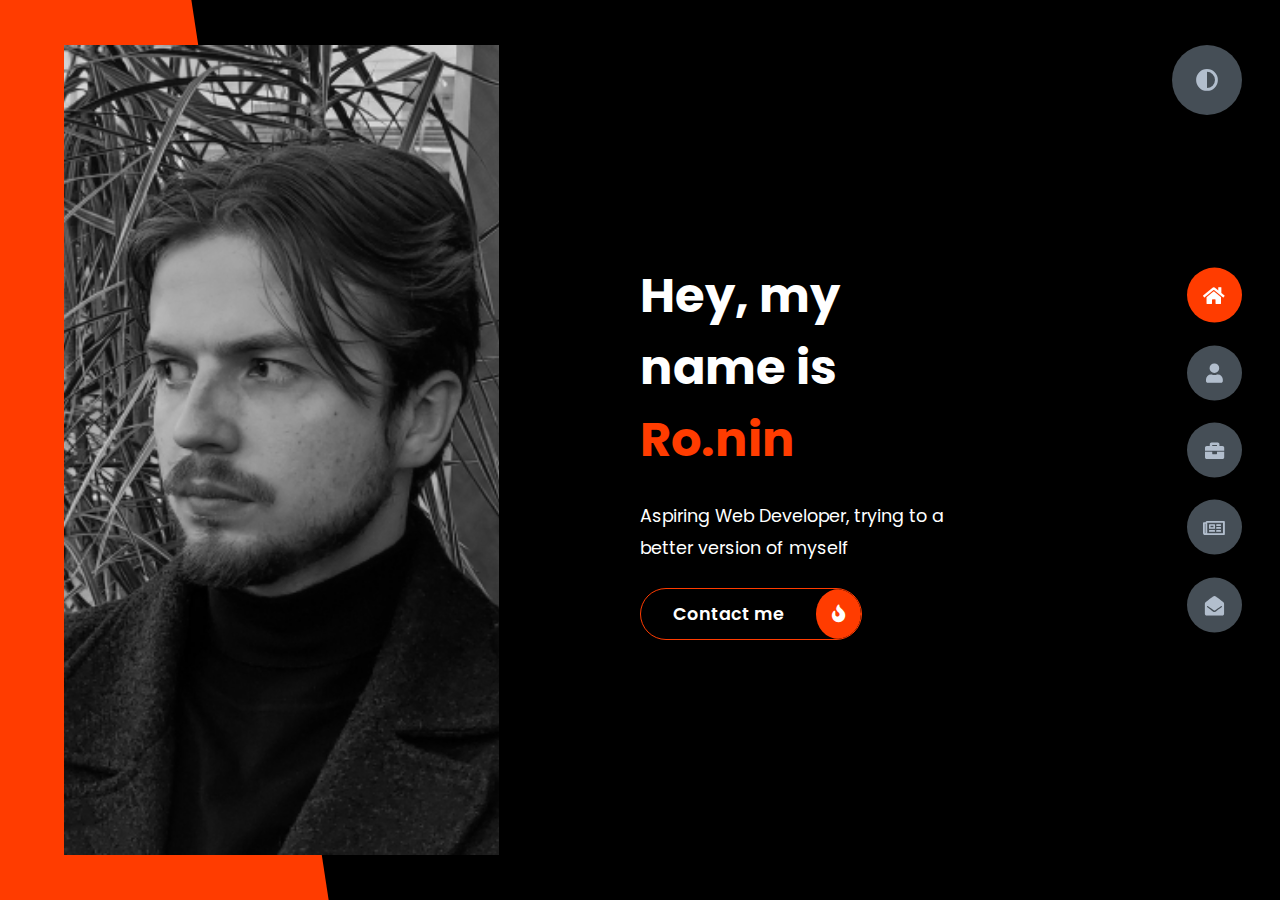
==== Website/index.html @ 2202a654 "Nice" ====
<!DOCTYPE html>
<html lang="en">
  <head>
    <meta charset="UTF-8" />
    <meta http-equiv="X-UA-Compatible" content="IE=edge" />
    <meta name="viewport" content="width=device-width, initial-scale=1.0" />
    <title>Shingen</title>
    <!--!Favicon Code-->
    <link
      rel="shortcut icon"
      type="image/png"
      href="img/favicon-takeda red.png"
    />
    <!--!Favicon Code End-->
    <link rel="stylesheet" href="styles/styles.css" />
    <link rel="preconnect" href="https://fonts.googleapis.com" />
    <link rel="preconnect" href="https://fonts.gstatic.com" crossorigin />
    <link
      rel="stylesheet"
      href="https://cdnjs.cloudflare.com/ajax/libs/font-awesome/5.15.4/css/all.min.css"
      integrity="sha512-1ycn6IcaQQ40/MKBW2W4Rhis/DbILU74C1vSrLJxCq57o941Ym01SwNsOMqvEBFlcgUa6xLiPY/NS5R+E6ztJQ=="
      crossorigin="anonymous"
      referrerpolicy="no-referrer"
    />
    <link
      href="https://fonts.googleapis.com/css2?family=Poppins:wght@400;500;600;700;800&display=swap"
      rel="stylesheet"
    />
  </head>
  <body class="main-content">
    <header class="container header active" id="home">
      <div class="header-content">
        <div class="left-header">
          <div class="h-shape"></div>
          <div class="image">
            <img src="img/Bruh1.jpg" alt="Extremely Handsome Guy, Sheesh" />
          </div>
        </div>
        <div class="right-header">
          <h1 class="name">Hey, my name is <span>Ro.nin</span></h1>
          <p>Aspiring Web Developer, trying to a better version of myself</p>
          <div class="btn-con">
            <a href="https://t.me/Takedasen" class="main-btn" target="_blank">
              <span class="btn-text">Contact me</span>
              <span class="btn-icon"><i class="fa solid fa-fire"></i></span>
            </a>
          </div>
        </div>
      </div>
    </header>
    <main>
      <section class="container about" id="about">
        <div class="main-title">
          <h2>About<span>Me</span></h2>
        </div>
        <div class="about-container">
          <div class="left-about">
            <h4>About</h4>
            <p>I Stole This</p>
            <div class="btn-con">
              <a
                href="https://bruno-simon.com/"
                target="_blank"
                class="main-btn"
              >
                <span class="btn-text">CV</span>
                <span class="btn-icon"><i class="fas fa-download"></i></span>
              </a>
            </div>
          </div>
          <div class="right-about">
            <div class="about-item">
              <div class="abt-text">
                <p class="large-text">3+</p>
                <p class="small-text">
                  Projects <br />
                  Completed
                </p>
              </div>
            </div>
            <div class="about-item">
              <div class="abt-text">
                <p class="large-text">27</p>
                <p class="small-text">
                  Years of <br />
                  Experience
                </p>
              </div>
            </div>
            <div class="about-item">
              <div class="abt-text">
                <p class="large-text">0</p>
                <p class="small-text">
                  Happy <br />
                  Clients
                </p>
              </div>
            </div>
            <div class="about-item">
              <div class="abt-text">
                <p class="large-text">2</p>
                <p class="small-text">
                  Customer <br />
                  Reviews
                </p>
              </div>
            </div>
          </div>
        </div>
        <div class="about-stats">
          <h4 class="stat-title">My Skills</h4>
          <div class="progress-bars">
            <div class="progress-bar">
              <p class="prog-title">HTML</p>
              <div class="progress-con">
                <p class="prog-text">30%</p>
                <div class="progress">
                  <span class="html"></span>
                </div>
              </div>
            </div>
            <div class="progress-bar">
              <p class="prog-title">CSS</p>
              <div class="progress-con">
                <p class="prog-text">20%</p>
                <div class="progress">
                  <span class="css"></span>
                </div>
              </div>
            </div>
            <div class="progress-bar">
              <p class="prog-title">Javascript</p>
              <div class="progress-con">
                <p class="prog-text">5%</p>
                <div class="progress">
                  <span class="js"></span>
                </div>
              </div>
            </div>
            <div class="progress-bar">
              <p class="prog-title">ReactJS</p>
              <div class="progress-con">
                <p class="prog-text">0%</p>
                <div class="progress">
                  <span class="react"></span>
                </div>
              </div>
            </div>
            <div class="progress-bar">
              <p class="prog-title">NodeJS</p>
              <div class="progress-con">
                <p class="prog-text">0%</p>
                <div class="progress">
                  <span class="node"></span>
                </div>
              </div>
            </div>
            <div class="progress-bar">
              <p class="prog-title">Python</p>
              <div class="progress-con">
                <p class="prog-text">5%</p>
                <div class="progress">
                  <span class="python"></span>
                </div>
              </div>
            </div>
          </div>
        </div>
        <h4 class="stat-title">Timeline</h4>
        <div class="timeline">
          <div class="timeline-item">
            <div class="tl-icon">
              <i class="fas fa-briefcase"></i>
            </div>
            <p class="tl-duration">2010 - present</p>
            <h5>Web Developer<span> - Microsoft</span></h5>
            <p>Created Microsoft Website</p>
          </div>
          <div class="timeline-item">
            <div class="tl-icon">
              <i class="fas fa-briefcase"></i>
            </div>
            <p class="tl-duration">2008 - 2011</p>
            <h5>Software Engineer<span> - Google</span></h5>
            <p>I basically created Google</p>
          </div>
          <div class="timeline-item">
            <div class="tl-icon">
              <i class="fas fa-briefcase"></i>
            </div>
            <p class="tl-duration">2016 - 2017</p>
            <h5>HTML/CSS/JAVASCRIPT PROGRAMMER<span> - Big PP Tech</span></h5>
            <p>
              Created a possibility for the short kings to rise up from the
              ashes
            </p>
          </div>
          <div class="timeline-item">
            <div class="tl-icon">
              <i class="fas fa-briefcase"></i>
            </div>
            <p class="tl-duration">2009 - 2013</p>
            <h5>Business Degree<span> - Sussex University</span></h5>
            <p>Big dick Business man</p>
          </div>
          <div class="timeline-item">
            <div class="tl-icon">
              <i class="fas fa-briefcase"></i>
            </div>
            <p class="tl-duration">2013 - 2016</p>
            <h5>Computer Science<span> - Brokie University</span></h5>
            <p>Big dick energy from this university</p>
          </div>
          <div class="timeline-item">
            <div class="tl-icon">
              <i class="fas fa-briefcase"></i>
            </div>
            <p class="tl-duration">2017 - present</p>
            <h5>3d Animation<span> - Brighton University</span></h5>
            <p>Animation from Pixar</p>
          </div>
        </div>
      </section>
      <section class="container" id="portfolio">
        <div class="main-title">
          <h2>My <span>Portfolio</span></h2>
        </div>
        <p class="port-text">Here is some of my work that I've done already.</p>
        <div class="portfolios">
          <div class="portfolio-item">
            <div class="image">
              <img src="img/Takeda1.png" alt="Bruhmoment" />
            </div>
            <div class="hover-items">
              <h3>Project Source</h3>
              <div class="icons">
                <a href="#" class="icon">
                  <i class="fab fa-github"></i>
                </a>
                <a href="#" class="icon">
                  <i class="fab fa-behance"></i>
                </a>
                <a href="#" class="icon">
                  <i class="fab fa-youtube"></i>
                </a>
              </div>
            </div>
          </div>
          <div class="portfolio-item">
            <div class="image">
              <img src="img/Takeda1.png" alt="Bruhmoment" />
            </div>
            <div class="hover-items">
              <h3>Project</h3>
              <div class="icons">
                <a href="#" class="icon">
                  <i class="fab fa-github"></i>
                </a>
                <a href="#" class="icon">
                  <i class="fab fa-behance"></i>
                </a>
                <a href="#" class="icon">
                  <i class="fab fa-youtube"></i>
                </a>
              </div>
            </div>
          </div>
          <div class="portfolio-item">
            <div class="image">
              <img src="img/Takeda1.png" alt="Bruhmoment" />
            </div>
            <div class="hover-items">
              <h3>Project Source</h3>
              <div class="icons">
                <a href="#" class="icon">
                  <i class="fab fa-github"></i>
                </a>
                <a href="#" class="icon">
                  <i class="fab fa-behance"></i>
                </a>
                <a href="#" class="icon">
                  <i class="fab fa-youtube"></i>
                </a>
              </div>
            </div>
          </div>
          <div class="portfolio-item">
            <div class="image">
              <img src="img/Takeda1.png" alt="Bruhmoment" />
            </div>
            <div class="hover-items">
              <h3>Project Source</h3>
              <div class="icons">
                <a href="#" class="icon">
                  <i class="fab fa-github"></i>
                </a>
                <a href="#" class="icon">
                  <i class="fab fa-behance"></i>
                </a>
                <a href="#" class="icon">
                  <i class="fab fa-youtube"></i>
                </a>
              </div>
            </div>
          </div>
          <div class="portfolio-item">
            <div class="image">
              <img src="img/Takeda1.png" alt="Bruhmoment" />
            </div>
            <div class="hover-items">
              <h3>Project Source</h3>
              <div class="icons">
                <a
                  href="https://github.com/Takedasen"
                  target="_blank"
                  class="icon"
                >
                  <i class="fab fa-github"></i>
                </a>
                <a href="#" class="icon">
                  <i class="fab fa-behance"></i>
                </a>
                <a href="#" class="icon">
                  <i class="fab fa-youtube"></i>
                </a>
              </div>
            </div>
          </div>
          <div class="portfolio-item">
            <div class="image">
              <img src="img/Takeda1.png" alt="Bruhmoment" />
            </div>
            <div class="hover-items">
              <h3>Project Source</h3>
              <div class="icons">
                <a href="#" class="icon">
                  <i class="fab fa-github"></i>
                </a>
                <a href="#" class="icon">
                  <i class="fab fa-behance"></i>
                </a>
                <a href="#" class="icon">
                  <i class="fab fa-youtube"></i>
                </a>
              </div>
            </div>
          </div>
        </div>
      </section>
      <section class="container" id="blogs">
        <div class="blogs-content">
          <div class="main-title">
            <h2>My <span>Blogs</span></h2>
          </div>
          <div class="blogs">
            <div class="blog">
              <img src="img/Takeda1.png" alt="Painting" />
              <div class="blog-text">
                <h4>How to Create Your Own Website</h4>
                <p>
                  Its simple you idiot, first we get nice and wet and then we
                  get the tea bags, you know
                </p>
              </div>
            </div>
            <div class="blog">
              <img src="img/Takeda1.png" alt="Painting" />
              <div class="blog-text">
                <h4>How to Become an Expert in Web Design</h4>
                <p>Just study for a week</p>
              </div>
            </div>
            <div class="blog">
              <img src="img/Takeda1.png" alt="Painting" />
              <div class="blog-text">
                <h4>Become a Software Engineer in a year</h4>
                <p>I mean, more like six months</p>
              </div>
            </div>
            <div class="blog">
              <img src="img/Takeda1.png" alt="Painting" />
              <div class="blog-text">
                <h4>Debbuging made easy with Web Inspector</h4>
                <p>its not easy, really, nothing worth doing is</p>
              </div>
            </div>
            <div class="blog">
              <img src="img/Takeda1.png" alt="Painting" />
              <div class="blog-text">
                <h4>Get started with Web Design and UI Design</h4>
                <p>Yeah right, yeah right</p>
              </div>
            </div>
            <div class="blog">
              <img src="img/Takeda1.png" alt="shit" />
              <div class="blog-text">
                <h4>Web Design</h4>
                <p>My name is Jeff</p>
              </div>
            </div>
          </div>
        </div>
      </section>
      <section class="container contact" id="contact">
        <div class="contact-container">
          <div class="main-title">
            <h2>Contact <span>Form</span></h2>
          </div>
          <div class="contact-content-con">
            <div class="left-contact">
              <h4>Contact Me</h4>
              <p>Wanna connect? Drop me a line</p>
              <div class="contact-info">
                <div class="contact-item">
                  <div class="icon">
                    <i class="fas fa-map-marker-alt"></i>
                    <span>Location</span>
                  </div>
                  <p>Kyiv, Ukraine</p>
                </div>
                <div class="contact-item">
                  <div class="icon">
                    <i class="fas fa-envelope"></i>
                    <span>Email</span>
                  </div>
                  <p>
                    <span>kirkosen@ukr.net</span>
                  </p>
                </div>
                <div class="contact-item">
                  <div class="icon">
                    <i class="fas fa-user-graduate"></i>
                    <span>Education</span>
                  </div>
                  <p>
                    <span>Kyiv National Linguistic University(KNLU)</span>
                  </p>
                </div>
                <div class="contact-item">
                  <div class="icon">
                    <i class="fas fa-phone-alt"></i>
                    <span>Phone</span>
                  </div>
                  <p>
                    <span>+38 097 880 23 64</span>
                  </p>
                </div>
                <div class="contact-item">
                  <div class="icon">
                    <i class="fas fa-globe-africa"></i>
                    <span>Languages</span>
                  </div>
                  <p>
                    <span>English, Ukrainian, Polish, Hindi</span>
                  </p>
                </div>
              </div>
              <div class="contact-icons">
                <div class="contact-icon">
                  <a href="https://t.me/Takedasen" target="_blank">
                    <i class="fab fa-telegram-plane"></i>
                  </a>
                  <a href="https://github.com/Takedasen" target="_blank">
                    <i class="fab fa-github"></i>
                  </a>
                  <a href="https://www.behance.net/roninsen" target="_blank">
                    <i class="fab fa-behance"></i>
                  </a>
                  <a
                    href="https://www.youtube.com/watch?v=llqWTJGUFeE"
                    target="_blank"
                  >
                    <i class="fab fa-youtube"></i>
                  </a>
                </div>
              </div>
            </div>
            <div class="right-contact">
              <form action="" class="contact-form">
                <div class="input-control i-c-2">
                  <input type="text" required placeholder="NAME" />
                  <input type="email" required placeholder="EMAIL" />
                </div>
                <div class="input-control">
                  <input type="text" required placeholder="SUBJECT" />
                </div>
                <div class="input-control">
                  <textarea
                    name=""
                    id=""
                    cols="15"
                    rows="8"
                    placeholder="Dio can you hear me"
                  ></textarea>
                </div>
                <div class="submit-btn">
                  <a
                    href="https://www.youtube.com/watch?v=llqWTJGUFeE"
                    target="_blank"
                    class="main-btn"
                  >
                    <span class="btn-text">Send</span>
                    <span class="btn-icon"
                      ><i class="fas fa-mouse-pointer"></i
                    ></span>
                  </a>
                </div>
              </form>
            </div>
          </div>
        </div>
      </section>
    </main>
    <div class="controls">
      <div class="control active-btn" data-id="home">
        <i class="fas fa-home"></i>
      </div>
      <div class="control" data-id="about">
        <i class="fas fa-user"></i>
      </div>
      <div class="control" data-id="portfolio">
        <i class="fas fa-briefcase"></i>
      </div>
      <div class="control" data-id="blogs">
        <i class="far fa-newspaper"></i>
      </div>
      <div class="control" data-id="contact">
        <i class="fas fa-envelope-open"></i>
      </div>
    </div>
    <div class="theme-btn">
      <i class="fas fa-adjust"></i>
    </div>
    <script src="app.js"></script>
  </body>
</html>
---- Website/styles/styles.css ----
* {
  margin: 0;
  padding: 0;
  box-sizing: border-box;
  list-style: none;
}

:root {
  --color-primary: #000000;
  --color-secondary: #ff3c00;
  --color-white: #ffffff;
  --color-black: #000;
  --color-grey0: #f8f8f8;
  --color-grey-1: #dbe1e8;
  --color-grey-2: #b2becd;
  --color-grey-3: #6c7983;
  --color-grey-4: #454e56;
  --color-grey-5: #2a2e35;
  --color-grey-6: #12181b;
  --br-sm-2: 14px;
  --box-shadow-1: 0 3px 15px rgba(0, 0, 0, 0.3);
}

.light-mode {
  --color-primary: #ffffff;
  --color-secondary: #ff3c00;
  --color-white: #000000;
  --color-black: #000;
  --color-grey0: #f8f8f8;
  --color-grey-1: #000000;
  --color-grey-2: #6c7983;
  --color-grey-3: #000000;
  --color-grey-4: #000000;
  --color-grey-5: #f8f8f8;
  --color-grey-6: #12181b;
}

body {
  background-color: var(--color-primary);
  font-family: "Poppins", sans-serif;
  font-size: 1.1rem;
  color: var(--color-white);
  transition: all 0.4s ease-in-out;
}

a {
  display: inline-block;
  text-decoration: none;
  color: inherit;
  font-family: inherit;
}

header {
  min-height: 100vh;
  color: var(--color-white);
  overflow: hidden;
  padding: 0 !important;
}

section {
  min-height: 100vh;
  width: 100%;
  position: absolute;
  left: 0;
  top: 0;
  padding: 3rem 18rem;
}

.container {
  display: none;
  transform: translateY(-100%) scale(0);
  transition: all 0.4s ease-in-out;
  background-color: var(--color-primary);
}

.active {
  display: block;
  -webkit-animation: appear 1s ease-in-out;
  animation: appear 1s ease-in-out;
  transform: translateY(0) scaleY(1);
}
@-webkit-keyframes appear {
  0% {
    transform: translateY(-100%) scaleY(0);
  }
  100% {
    transform: translateY(0) scaleY(1);
  }
}
@keyframes appear {
  0% {
    transform: translateY(-100%) scaleY(0);
  }
  100% {
    transform: translateY(0) scaleY(1);
  }
}

.controls {
  position: fixed;
  z-index: 10;
  top: 50%;
  right: 3%;
  display: flex;
  flex-direction: column;
  align-items: center;
  justify-content: center;
  transform: translateY(-50%);
}
.controls .control {
  padding: 1rem;
  cursor: pointer;
  background-color: var(--color-grey-4);
  width: 55px;
  height: 55px;
  border-radius: 50%;
  display: flex;
  justify-content: center;
  align-items: center;
  margin: 0.7rem 0;
  box-shadow: var(--box-shadow-1);
}
.controls .control i {
  font-size: 1.2rem;
  color: var(--color-grey-2);
  pointer-events: none;
}
.controls .active-btn {
  background-color: var(--color-secondary);
  transition: all 0.4s ease-in-out;
}
.controls .active-btn i {
  color: var(--color-white);
}

.theme-btn {
  top: 5%;
  right: 3%;
  width: 70px;
  height: 70px;
  border-radius: 50%;
  background-color: var(--color-grey-4);
  cursor: pointer;
  position: fixed;
  display: flex;
  justify-content: center;
  align-items: center;
  box-shadow: 0 3px 15px rgba(0, 0, 0, 0.3);
  transition: all 0.1s ease-in-out;
}
.theme-btn:active {
  transform: translateY(-3px);
}
.theme-btn i {
  font-size: 1.4rem;
  color: var(--color-grey-2);
  pointer-events: none;
}

/*Header-content*/
.header-content {
  display: grid;
  grid-template-columns: repeat(2, 1fr);
  min-height: 100vh;
}
.header-content .left-header {
  display: flex;
  align-items: center;
  position: relative;
}
.header-content .left-header .h-shape {
  transition: all 0.4s ease-in-out;
  width: 65%;
  height: 100%;
  background-color: var(--color-secondary);
  position: absolute;
  left: 0;
  top: 0;
  z-index: -1;
  -webkit-clip-path: polygon(0 0, 46% 0, 79% 100%, 0% 100%);
  clip-path: polygon(0 0, 46% 0, 79% 100%, 0% 100%);
}
.header-content .left-header .image {
  border-radius: var(--br-sm-2);
  height: 90%;
  width: 68%;
  margin-left: 4rem;
  background-color: var(--color-black);
  transition: all 0.4s ease-in-out;
}
.header-content .left-header .image img {
  width: 100%;
  height: 100%;
  -o-object-fit: cover;
  object-fit: cover;
  transition: all 0.4s ease-in-out;
  filter: grayscale(100%);
}
.header-content .left-header .image img:hover {
  filter: grayscale(0);
}
.header-content .right-header {
  display: flex;
  flex-direction: column;
  justify-content: center;
  padding-right: 18rem;
}
.header-content .right-header .name {
  font-size: 3rem;
}
.header-content .right-header .name span {
  color: var(--color-secondary);
}
.header-content .right-header p {
  margin: 1.5rem 0;
  line-height: 2rem;
}

/*About*/
.about-container {
  display: grid;
  grid-template-columns: repeat(2, 1fr);
  padding-top: 3.5rem;
  padding-bottom: 5rem;
}
.about-container .right-about {
  display: grid;
  grid-template-columns: repeat(2, 1fr);
  grid-gap: 2rem;
}
.about-container .right-about .about-item {
  border: 1px solid var(--color-grey-5);
  border-radius: 5px;
  transition: all 0.4s ease-in-out;
  box-shadow: 1px 2px 15px rgba(0, 0, 0, 0.1);
}
.about-container .right-about .about-item:hover {
  cursor: default;
  transform: translateY(-5px);
  border: 1px solid var(--color-secondary);
  box-shadow: 1px 4px 15px rgba(0, 0, 0, 0.32);
}
.about-container .right-about .about-item .abt-text {
  padding: 1.5rem;
  display: flex;
  flex-direction: column;
}
.about-container .right-about .about-item .abt-text .large-text {
  font-size: 3rem;
  font-weight: 700;
  color: var(--color-secondary);
}
.about-container .right-about .about-item .abt-text .small-text {
  padding-left: 3rem;
  position: relative;
  text-transform: uppercase;
  font-size: 1.2rem;
  color: var(--color-grey-1);
  letter-spacing: 2px;
}
.about-container .right-about .about-item .abt-text .small-text::before {
  content: "";
  position: absolute;
  left: 0;
  top: 15px;
  width: 2rem;
  height: 2px;
  background-color: var(--color-grey-5);
}
.about-container .left-about {
  padding-right: 5rem;
}
.about-container .left-about p {
  line-height: 2rem;
  padding: 1rem;
  color: var(--color-grey-1);
}
.about-container .left-about h4 {
  font-size: 2rem;
  text-transform: uppercase;
}

.about-stats {
  padding-bottom: 4rem;
}
.about-stats .progress-bars {
  display: grid;
  grid-template-columns: repeat(2, 1fr);
  grid-gap: 2rem;
}
.about-stats .progress-bars .progress-bar {
  display: flex;
  flex-direction: column;
}
.about-stats .progress-bars .progress-bar .prog-title {
  text-transform: uppercase;
  font-weight: 500;
}
.about-stats .progress-bars .progress-bar .progress-con {
  display: flex;
  align-items: center;
}
.about-stats .progress-bars .progress-bar .progress-con .prog-text {
  color: var(--color-grey-2);
}
.about-stats .progress-bars .progress-bar .progress-con .progress {
  width: 100%;
  height: 0.45rem;
  background-color: var(--color-grey-4);
  margin-left: 1rem;
  position: relative;
}
.about-stats .progress-bars .progress-bar .progress-con .progress span {
  position: absolute;
  top: 0;
  left: 0;
  height: 100%;
  background-color: var(--color-secondary);
  transition: all 0.4s ease-in-out;
  width: 60%;
}
.about-stats .progress-bars .progress-bar .progress-con .progress .html {
  width: 80%;
}
.about-stats .progress-bars .progress-bar .progress-con .progress .css {
  width: 95%;
}
.about-stats .progress-bars .progress-bar .progress-con .progress .js {
  width: 75%;
}
.about-stats .progress-bars .progress-bar .progress-con .progress .react {
  width: 60%;
}
.about-stats .progress-bars .progress-bar .progress-con .progress .node {
  width: 87%;
}
.about-stats .progress-bars .progress-bar .progress-con .progress .python {
  width: 70%;
}

.stat-title {
  text-transform: uppercase;
  font-size: 1.4rem;
  text-align: center;
  padding: 3.5rem 0;
  position: relative;
}
.stat-title::before {
  content: "";
  position: absolute;
  left: 50%;
  top: 0;
  width: 40%;
  height: 1px;
  background-color: var(--color-grey-5);
  transform: translateX(-50%);
}

/*Timeline*/
.timeline {
  display: grid;
  grid-template-columns: repeat(2, 1fr);
  grid-gap: 2rem;
  padding-bottom: 3rem;
}
.timeline .timeline-item {
  position: relative;
  padding-left: 3rem;
  border-left: 1px solid var(--color-grey-5);
}
.timeline .timeline-item .tl-icon {
  position: absolute;
  left: -27px;
  top: 0;
  background-color: var(--color-secondary);
  width: 50px;
  height: 50px;
  border-radius: 50%;
  display: flex;
  align-items: center;
  justify-content: center;
}
.timeline .timeline-item .tl-icon i {
  font-size: 1.3rem;
}
.timeline .timeline-item .tl-duration {
  padding: 0.2rem 0.6rem;
  background-color: var(--color-grey-5);
  border-radius: 15px;
  display: inline-block;
  font-size: 0.8rem;
  text-transform: uppercase;
  font-weight: 500;
}
.timeline .timeline-item h5 {
  padding: 1rem 0;
  text-transform: uppercase;
  font-size: 1.3rem;
  font-weight: 600;
}
.timeline .timeline-item h5 span {
  color: var(--color-grey-2);
  font-weight: 500;
  font-size: 1.2rem;
}
.timeline .timeline-item p {
  color: var(--color-grey-2);
}

.port-text {
  padding: 2rem 0;
  text-align: center;
}

.portfolios {
  display: grid;
  grid-template-columns: repeat(3, 1fr);
  grid-gap: 2rem;
  margin-top: 3rem;
}
.portfolios .portfolio-item {
  position: relative;
  border-radius: 15px;
}
.portfolios .portfolio-item img {
  width: 100%;
  height: 300px;
  -o-object-fit: cover;
  object-fit: cover;
  border-radius: 15px;
}
.portfolios .portfolio-item .hover-items {
  width: 100%;
  height: 100%;
  background-color: var(--color-secondary);
  position: absolute;
  left: 0;
  top: 0;
  border-radius: 15px;
  display: flex;
  justify-content: center;
  align-items: center;
  flex-direction: column;
  opacity: 0;
  transform: scale(0);
  transition: all 0.4s ease-in-out;
}
.portfolios .portfolio-item .hover-items h3 {
  font-size: 1.5rem;
  color: var(--color-white);
  margin-bottom: 1.5rem;
}
.portfolios .portfolio-item .hover-items .icons {
  display: flex;
  justify-content: center;
  align-items: center;
}
.portfolios .portfolio-item .hover-items .icons .icon {
  background-color: var(--color-primary);
  border-radius: 50%;
  width: 50px;
  height: 50px;
  display: flex;
  align-items: center;
  justify-content: center;
  margin: 0 1rem;
  cursor: pointer;
  transition: all 0.4s ease-in-out;
}
.portfolios .portfolio-item .hover-items .icons .icon i {
  font-size: 1.5rem;
  color: var(--color-white);
  margin: 0 1rem;
}
.portfolios .portfolio-item .hover-items .icons .icon:hover {
  background-color: var(--color-white);
}
.portfolios .portfolio-item .hover-items .icons .icon:hover i {
  color: var(--color-primary);
}

.portfolio-item:hover .hover-items {
  opacity: 1;
  transform: scale(1);
}

.blogs {
  display: grid;
  grid-template-columns: repeat(3, 1fr);
  grid-gap: 2rem;
  margin-top: 3rem;
}
.blogs .blog {
  position: relative;
  background-color: var(--color-grey-5);
  border-radius: 5px;
  box-shadow: 1px 1px 20px rgba(0, 0, 0, 0.1);
  transition: all 0.4s ease-in-out;
}
.blogs .blog:hover {
  box-shadow: 1px 1px 20px rgba(0, 0, 0, 0.3);
  transform: translateY(-5px);
  transition: all 0.4s ease-in-out;
}
.blogs .blog:hover img {
  filter: grayscale(0);
  transform: scale(1.1);
  box-shadow: 0px 4px 15px rgba(0, 0, 0, 0.8);
}
.blogs .blog img {
  width: 100%;
  height: 300px;
  -o-object-fit: cover;
  object-fit: cover;
  border-top-left-radius: 5px;
  border-top-right-radius: 5px;
  filter: grayscale(100%);
  transition: all 0.4s ease-in-out;
}
.blogs .blog .blog-text {
  margin-top: -7px;
  padding: 1.1rem;
  border-top: 8px solid var(--color-secondary);
}
.blogs .blog .blog-text h4 {
  font-size: 1.5rem;
  margin-bottom: 0.7rem;
  transition: all 0.4s ease-in-out;
  cursor: pointer;
}
.blogs .blog .blog-text h4:hover {
  color: var(--color-secondary);
}
.blogs .blog .blog-text p {
  color: var(--color-grey-2);
  line-height: 2rem;
  padding-bottom: 1rem;
}

.contact-content-con {
  display: flex;
  padding-top: 3.5rem;
}
.contact-content-con .left-contact {
  flex: 2;
}
.contact-content-con .left-contact h4 {
  margin-top: 1rem;
  font-size: 2rem;
  text-transform: uppercase;
}
.contact-content-con .left-contact p {
  margin: 1rem 0;
  line-height: 2rem;
}
.contact-content-con .left-contact .contact-info .contact-item {
  display: flex;
  align-items: center;
  justify-content: space-between;
}
.contact-content-con .left-contact .contact-info .contact-item p {
  margin: 0.3rem 0 !important;
  padding: 0 !important;
}
.contact-content-con .left-contact .contact-info .contact-item .icon {
  display: grid;
  grid-template-columns: 40px 1fr;
}
.contact-content-con .left-contact .contact-info .contact-item .icon i {
  display: flex;
  align-items: center;
  font-size: 1.3rem;
}
.contact-content-con .left-contact .contact-icon {
  display: flex;
  margin-top: 2rem;
}
.contact-content-con .left-contact .contact-icon a {
  display: flex;
  align-items: center;
  color: var(--color-white);
  background-color: var(--color-grey-5);
  cursor: pointer;
  justify-content: center;
  width: 50px;
  height: 50px;
  border-radius: 50%;
  margin: 0 0.4rem;
  transition: all 0.4s ease-in-out;
}
.contact-content-con .left-contact .contact-icon a:hover {
  background-color: var(--color-secondary);
}
.contact-content-con .left-contact .contact-icon a:hover i {
  color: var(--color-primary);
}
.contact-content-con .left-contact .contact-icon a i {
  display: flex;
  align-items: center;
  justify-content: center;
  font-size: 1.3rem;
}
.contact-content-con .right-contact {
  flex: 3;
  margin-left: 3rem;
}
.contact-content-con .right-contact .input-control {
  margin: 1.5rem 0;
}
.contact-content-con .right-contact .input-control input,
.contact-content-con .right-contact .input-control textarea {
  border-radius: 30px;
  font-weight: inherit;
  font-size: inherit;
  font-family: inherit;
  padding: 0.8rem 1.1rem;
  outline: none;
  border: none;
  background-color: var(--color-grey-5);
  width: 100%;
  color: var(--color-white);
  resize: none;
}
.contact-content-con .right-contact .i-c-2 {
  display: flex;
}
.contact-content-con .right-contact .i-c-2 :last-child {
  margin-left: 1.5rem;
}
.contact-content-con .right-contact .submit-btn {
  display: flex;
  justify-content: flex-start;
}

/*Independed components*/
.btn-con {
  display: flex;
  align-self: flex-start;
}

.main-btn {
  border-radius: 30px;
  color: inherit;
  font-weight: 600;
  position: relative;
  border: 1px solid var(--color-secondary);
  display: flex;
  align-self: flex-start;
  align-items: center;
  overflow: hidden;
}
.main-btn .btn-text {
  padding: 0 2rem;
}
.main-btn .btn-icon {
  background-color: var(--color-secondary);
  display: flex;
  align-items: center;
  justify-content: center;
  border-radius: 50%;
  padding: 1rem;
}
.main-btn::before {
  content: "";
  position: absolute;
  top: 0;
  right: 0;
  transform: translateX(100%);
  transition: all 0.4s ease-out;
  z-index: -1;
}
.main-btn:hover {
  transition: all 0.4s ease-out;
}
.main-btn:hover::before {
  width: 100%;
  height: 100%;
  background-color: var(--color-secondary);
  transform: translateX(0);
  transition: all 0.4s ease-out;
}

.main-title {
  text-align: center;
}
.main-title h2 {
  position: relative;
  text-transform: uppercase;
  font-size: 4rem;
  font-weight: 700;
}
.main-title h2 span {
  color: var(--color-secondary);
}
.main-title h2 .bg-text {
  position: absolute;
  top: 50%;
  left: 50%;
  color: var(--color-grey-5);
  transition: all 0.4s ease-in-out;
  z-index: -1;
  transform: translate(-50%, -50%);
  font-weight: 800;
  font-size: 6.3rem;
}

.about-container .left-about p {
  padding-left: 0;
}

@media screen and (max-width: 600px) {
  header {
    padding: 0 !important;
  }
  .theme-btn {
    width: 50px;
    height: 50px;
  }
  .header-content {
    grid-template-columns: repeat(1, 1fr);
    padding-bottom: 6rem;
  }
  .left-header .h-shape {
    display: none;
  }
  .right-header {
    grid-row: 1;
    padding-right: 0rem !important;
    width: 90%;
    margin: 0 auto;
  }
  .right-header .name {
    font-size: 2.5rem !important;
    text-align: center;
    padding-top: 3rem;
  }
  .header-content .left-header .image {
    margin: 0 auto;
    width: 90%;
  }
  .controls {
    top: auto;
    bottom: 0;
    flex-direction: row;
    justify-content: center;
    left: 50%;
    transform: translateX(-50%);
    width: 100%;
    background-color: var(--color-grey-5);
  }
  .controls .control {
    margin: 1rem 0.3rem;
  }
  .about-container {
    grid-template-columns: repeat(1, 1fr);
  }
  .about-container .right-about {
    grid-template-columns: repeat(1, 1fr);
    padding-top: 2.5rem;
  }
  .about-container .left-about {
    padding-right: 0;
  }
  .about-container .left-about p {
    padding-left: 0;
  }
  .timeline {
    grid-template-columns: repeat(1, 1fr);
    padding-bottom: 6rem;
  }
  .container {
    padding: 2rem 2.5rem !important;
  }
  .about-stats .progress-bars {
    grid-template-columns: repeat(1, 1fr);
  }
  .portfolios {
    grid-template-columns: repeat(1, 1fr);
    padding-bottom: 6rem;
    margin-top: 1rem;
  }
  .blogs {
    grid-template-columns: repeat(1, 1fr);
    padding-bottom: 6rem;
  }
  .contact-content-con {
    flex-direction: column;
  }
  .contact-content-con .right-contact {
    margin-left: 0;
    margin-top: 2.5rem;
  }
  .contact-content-con .right-contact .i-c-2 {
    flex-direction: column;
  }
  .contact-content-con .right-contact .i-c-2 :last-child {
    margin-left: 0;
    margin-top: 1.5rem;
  }
  .contact-content-con .right-contact {
    margin-bottom: 6rem;
  }
  .contact-item {
    flex-direction: column;
    margin: 1rem 0;
  }
  .contact-item p {
    font-size: 15px;
    color: var(--color-grey-2);
  }
  .contact-item span {
    font-size: 15px;
  }
  .contact-item .icon {
    grid-template-columns: 25px 1fr;
  }
  .main-title h2 {
    font-size: 2rem;
  }
  .main-title h2 span {
    font-size: 2.3rem;
  }
  .main-title h2 .bg-text {
    font-size: 2.3rem;
  }
}
@media screen and (max-width: 1432px) {
  .container {
    padding: 7rem 11rem;
  }
  .contact-content-con {
    flex-direction: column;
  }
  .contact-content-con .right-contact {
    margin-left: 0;
    margin-top: 2.5rem;
  }
  .contact-content-con .right-contact .i-c-2 {
    flex-direction: column;
  }
  .contact-content-con .right-contact .i-c-2 :last-child {
    margin-left: 0;
    margin-top: 1.5rem;
  }
  .contact-content-con .right-contact {
    margin-bottom: 6rem;
  }
  .main-title h2 .bg-text {
    font-size: 5.5rem;
  }
}
@media screen and (max-width: 1250px) {
  .blogs {
    grid-template-columns: repeat(2, 1fr);
    margin-top: 6rem;
  }
  .portfolios {
    grid-template-columns: repeat(2, 1fr);
  }
  .header-content .right-header {
    padding-right: 9rem;
  }
}
@media screen and (max-width: 660px) {
  .blogs {
    grid-template-columns: repeat(1, 1fr);
  }
  .portfolios {
    grid-template-columns: repeat(1, 1fr);
  }
}
@media screen and (max-width: 1070px) {
  .about-container {
    grid-template-columns: repeat(1, 1fr);
  }
  .about-container .right-about {
    padding-top: 2.5rem;
  }
  .main-title h2 {
    font-size: 4rem;
  }
  .main-title h2 span {
    font-size: 4rem;
  }
  .main-title h2 .bg-text {
    font-size: 4.5rem;
  }
}
@media screen and (max-width: 970px) {
  .container {
    padding: 7rem 6rem;
  }
  .about-container .left-about {
    padding-right: 0rem;
  }
  .header-content {
    grid-template-columns: repeat(1, 1fr);
    padding-bottom: 6rem;
  }
  .left-header .h-shape {
    display: none;
  }
  .left-header .image {
    width: 90% !important;
    margin: 0 auto !important;
  }
  .right-header {
    grid-row: 1;
    padding-right: 0rem !important;
    width: 90%;
    margin: 0 auto;
  }
  .right-header .name {
    font-size: 2.5rem !important;
    text-align: center;
    padding-top: 3rem;
  }
}
@media screen and (max-width: 700px) {
  .container {
    padding: 7rem 3rem;
  }
  .about-stats .progress-bars {
    grid-template-columns: repeat(1, 1fr);
  }
  .about-container .right-about {
    grid-template-columns: repeat(1, 1fr);
  }
  .timeline {
    grid-template-columns: repeat(1, 1fr);
  }
  .main-title h2 {
    font-size: 3rem;
  }
  .main-title h2 span {
    font-size: 3rem;
  }
  .main-title h2 .bg-text {
    font-size: 4rem;
  }
} /*# sourceMappingURL=styles.css.map */
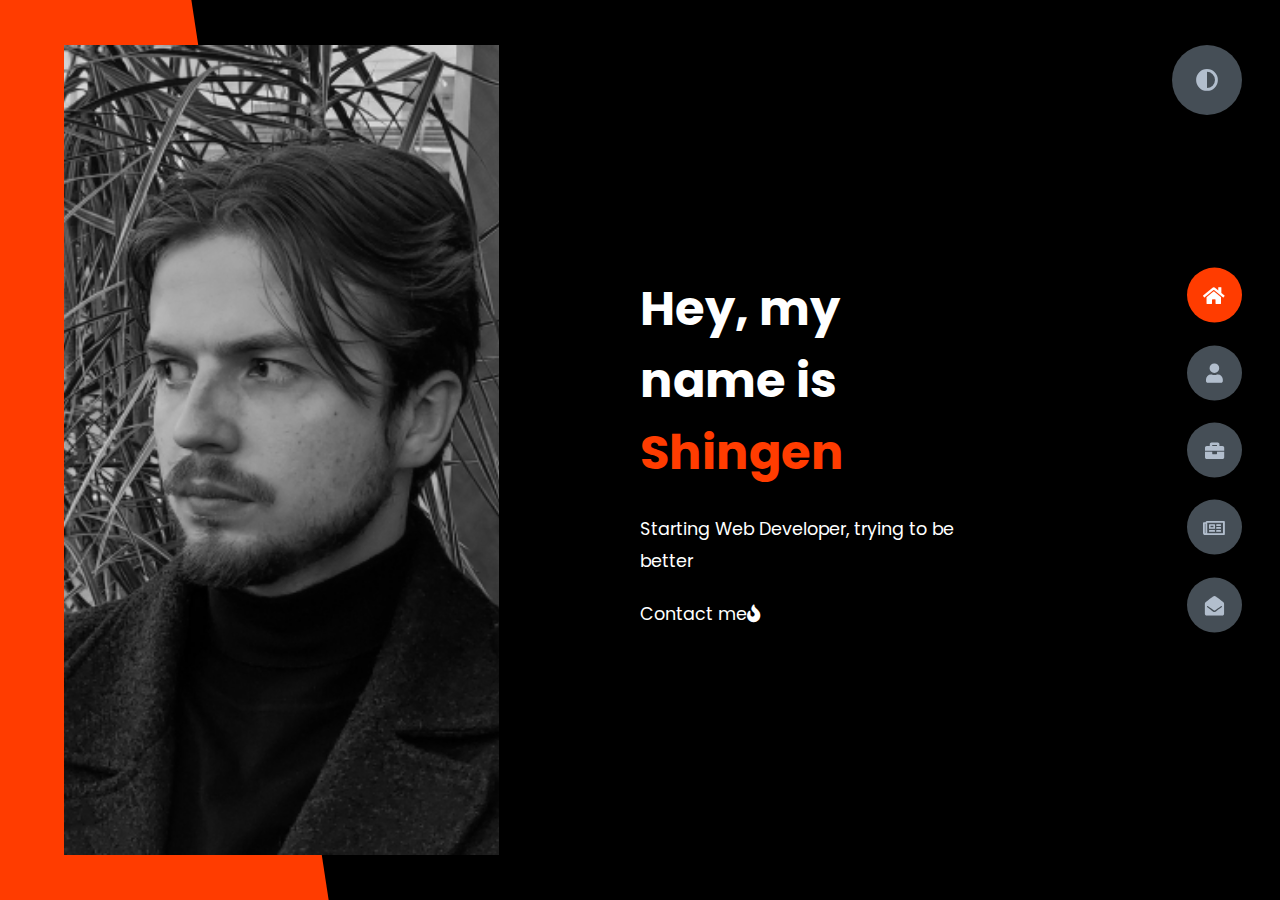
==== commit 53e7d248: "Update_2 27.03.2023" ====
--- a/Website/index.html
+++ b/Website/index.html
@@ -1,536 +1,510 @@
 <!DOCTYPE html>
 <html lang="en">
-  <head>
+
+<head>
     <meta charset="UTF-8" />
     <meta http-equiv="X-UA-Compatible" content="IE=edge" />
     <meta name="viewport" content="width=device-width, initial-scale=1.0" />
     <title>Shingen</title>
     <!--!Favicon Code-->
-    <link
-      rel="shortcut icon"
-      type="image/png"
-      href="img/favicon-takeda red.png"
-    />
+    <link rel="shortcut icon" type="image/png" href="img/favicontakedared.png" />
     <!--!Favicon Code End-->
     <link rel="stylesheet" href="styles/styles.css" />
     <link rel="preconnect" href="https://fonts.googleapis.com" />
     <link rel="preconnect" href="https://fonts.gstatic.com" crossorigin />
-    <link
-      rel="stylesheet"
-      href="https://cdnjs.cloudflare.com/ajax/libs/font-awesome/5.15.4/css/all.min.css"
-      integrity="sha512-1ycn6IcaQQ40/MKBW2W4Rhis/DbILU74C1vSrLJxCq57o941Ym01SwNsOMqvEBFlcgUa6xLiPY/NS5R+E6ztJQ=="
-      crossorigin="anonymous"
-      referrerpolicy="no-referrer"
-    />
-    <link
-      href="https://fonts.googleapis.com/css2?family=Poppins:wght@400;500;600;700;800&display=swap"
-      rel="stylesheet"
-    />
-  </head>
-  <body class="main-content">
+    <link rel="stylesheet" href="https://cdnjs.cloudflare.com/ajax/libs/font-awesome/5.15.4/css/all.min.css" integrity="sha512-1ycn6IcaQQ40/MKBW2W4Rhis/DbILU74C1vSrLJxCq57o941Ym01SwNsOMqvEBFlcgUa6xLiPY/NS5R+E6ztJQ==" crossorigin="anonymous" referrerpolicy="no-referrer" />
+    <link href="https://fonts.googleapis.com/css2?family=Poppins:wght@400;500;600;700;800&display=swap" rel="stylesheet" />
+</head>
+
+<body class="main-content">
     <header class="container header active" id="home">
-      <div class="header-content">
-        <div class="left-header">
-          <div class="h-shape"></div>
-          <div class="image">
-            <img src="img/Bruh1.jpg" alt="Extremely Handsome Guy, Sheesh" />
-          </div>
+        <div class="header-content">
+            <div class="left-header">
+                <div class="h-shape"></div>
+                <div class="image">
+                    <img src="img/KirkKorn.jpg" alt="Extremely Handsome Guy, Sheesh" />
+                </div>
+                
+            </div>
+            <div class="right-header">
+                <h1 class="name">Hey, my name is <span>Shingen</span></h1>
+                <p>Starting Web Developer, trying to be better</p>
+                <div class="btn-con">
+
+                    <span class="btn-text">Contact me</span>
+                    <span class="btn-icon"><i class="fa solid fa-fire"></i></span>
+                    </a>
+                </div>
+            </div>
         </div>
-        <div class="right-header">
-          <h1 class="name">Hey, my name is <span>Ro.nin</span></h1>
-          <p>Aspiring Web Developer, trying to a better version of myself</p>
-          <div class="btn-con">
-            <a href="https://t.me/Takedasen" class="main-btn" target="_blank">
-              <span class="btn-text">Contact me</span>
-              <span class="btn-icon"><i class="fa solid fa-fire"></i></span>
-            </a>
-          </div>
-        </div>
-      </div>
     </header>
     <main>
-      <section class="container about" id="about">
-        <div class="main-title">
-          <h2>About<span>Me</span></h2>
-        </div>
-        <div class="about-container">
-          <div class="left-about">
-            <h4>About</h4>
-            <p>I Stole This</p>
-            <div class="btn-con">
-              <a
-                href="https://bruno-simon.com/"
-                target="_blank"
-                class="main-btn"
-              >
-                <span class="btn-text">CV</span>
-                <span class="btn-icon"><i class="fas fa-download"></i></span>
-              </a>
-            </div>
-          </div>
-          <div class="right-about">
-            <div class="about-item">
-              <div class="abt-text">
-                <p class="large-text">3+</p>
-                <p class="small-text">
-                  Projects <br />
-                  Completed
-                </p>
-              </div>
-            </div>
-            <div class="about-item">
-              <div class="abt-text">
-                <p class="large-text">27</p>
-                <p class="small-text">
-                  Years of <br />
-                  Experience
-                </p>
-              </div>
-            </div>
-            <div class="about-item">
-              <div class="abt-text">
-                <p class="large-text">0</p>
-                <p class="small-text">
-                  Happy <br />
-                  Clients
-                </p>
-              </div>
-            </div>
-            <div class="about-item">
-              <div class="abt-text">
-                <p class="large-text">2</p>
-                <p class="small-text">
-                  Customer <br />
-                  Reviews
-                </p>
-              </div>
-            </div>
-          </div>
-        </div>
-        <div class="about-stats">
-          <h4 class="stat-title">My Skills</h4>
-          <div class="progress-bars">
-            <div class="progress-bar">
-              <p class="prog-title">HTML</p>
-              <div class="progress-con">
-                <p class="prog-text">30%</p>
-                <div class="progress">
-                  <span class="html"></span>
-                </div>
-              </div>
-            </div>
-            <div class="progress-bar">
-              <p class="prog-title">CSS</p>
-              <div class="progress-con">
-                <p class="prog-text">20%</p>
-                <div class="progress">
-                  <span class="css"></span>
-                </div>
-              </div>
-            </div>
-            <div class="progress-bar">
-              <p class="prog-title">Javascript</p>
-              <div class="progress-con">
-                <p class="prog-text">5%</p>
-                <div class="progress">
-                  <span class="js"></span>
-                </div>
-              </div>
-            </div>
-            <div class="progress-bar">
-              <p class="prog-title">ReactJS</p>
-              <div class="progress-con">
-                <p class="prog-text">0%</p>
-                <div class="progress">
-                  <span class="react"></span>
-                </div>
-              </div>
-            </div>
-            <div class="progress-bar">
-              <p class="prog-title">NodeJS</p>
-              <div class="progress-con">
-                <p class="prog-text">0%</p>
-                <div class="progress">
-                  <span class="node"></span>
-                </div>
-              </div>
-            </div>
-            <div class="progress-bar">
-              <p class="prog-title">Python</p>
-              <div class="progress-con">
-                <p class="prog-text">5%</p>
-                <div class="progress">
-                  <span class="python"></span>
-                </div>
-              </div>
-            </div>
-          </div>
-        </div>
-        <h4 class="stat-title">Timeline</h4>
-        <div class="timeline">
-          <div class="timeline-item">
-            <div class="tl-icon">
-              <i class="fas fa-briefcase"></i>
-            </div>
-            <p class="tl-duration">2010 - present</p>
-            <h5>Web Developer<span> - Microsoft</span></h5>
-            <p>Created Microsoft Website</p>
-          </div>
-          <div class="timeline-item">
-            <div class="tl-icon">
-              <i class="fas fa-briefcase"></i>
-            </div>
-            <p class="tl-duration">2008 - 2011</p>
-            <h5>Software Engineer<span> - Google</span></h5>
-            <p>I basically created Google</p>
-          </div>
-          <div class="timeline-item">
-            <div class="tl-icon">
-              <i class="fas fa-briefcase"></i>
-            </div>
-            <p class="tl-duration">2016 - 2017</p>
-            <h5>HTML/CSS/JAVASCRIPT PROGRAMMER<span> - Big PP Tech</span></h5>
-            <p>
-              Created a possibility for the short kings to rise up from the
-              ashes
-            </p>
-          </div>
-          <div class="timeline-item">
-            <div class="tl-icon">
-              <i class="fas fa-briefcase"></i>
-            </div>
-            <p class="tl-duration">2009 - 2013</p>
-            <h5>Business Degree<span> - Sussex University</span></h5>
-            <p>Big dick Business man</p>
-          </div>
-          <div class="timeline-item">
-            <div class="tl-icon">
-              <i class="fas fa-briefcase"></i>
-            </div>
-            <p class="tl-duration">2013 - 2016</p>
-            <h5>Computer Science<span> - Brokie University</span></h5>
-            <p>Big dick energy from this university</p>
-          </div>
-          <div class="timeline-item">
-            <div class="tl-icon">
-              <i class="fas fa-briefcase"></i>
-            </div>
-            <p class="tl-duration">2017 - present</p>
-            <h5>3d Animation<span> - Brighton University</span></h5>
-            <p>Animation from Pixar</p>
-          </div>
-        </div>
-      </section>
-      <section class="container" id="portfolio">
-        <div class="main-title">
-          <h2>My <span>Portfolio</span></h2>
-        </div>
-        <p class="port-text">Here is some of my work that I've done already.</p>
-        <div class="portfolios">
-          <div class="portfolio-item">
-            <div class="image">
-              <img src="img/Takeda1.png" alt="Bruhmoment" />
-            </div>
-            <div class="hover-items">
-              <h3>Project Source</h3>
-              <div class="icons">
-                <a href="#" class="icon">
-                  <i class="fab fa-github"></i>
-                </a>
-                <a href="#" class="icon">
-                  <i class="fab fa-behance"></i>
-                </a>
-                <a href="#" class="icon">
-                  <i class="fab fa-youtube"></i>
-                </a>
-              </div>
-            </div>
-          </div>
-          <div class="portfolio-item">
-            <div class="image">
-              <img src="img/Takeda1.png" alt="Bruhmoment" />
-            </div>
-            <div class="hover-items">
-              <h3>Project</h3>
-              <div class="icons">
-                <a href="#" class="icon">
-                  <i class="fab fa-github"></i>
-                </a>
-                <a href="#" class="icon">
-                  <i class="fab fa-behance"></i>
-                </a>
-                <a href="#" class="icon">
-                  <i class="fab fa-youtube"></i>
-                </a>
-              </div>
-            </div>
-          </div>
-          <div class="portfolio-item">
-            <div class="image">
-              <img src="img/Takeda1.png" alt="Bruhmoment" />
-            </div>
-            <div class="hover-items">
-              <h3>Project Source</h3>
-              <div class="icons">
-                <a href="#" class="icon">
-                  <i class="fab fa-github"></i>
-                </a>
-                <a href="#" class="icon">
-                  <i class="fab fa-behance"></i>
-                </a>
-                <a href="#" class="icon">
-                  <i class="fab fa-youtube"></i>
-                </a>
-              </div>
-            </div>
-          </div>
-          <div class="portfolio-item">
-            <div class="image">
-              <img src="img/Takeda1.png" alt="Bruhmoment" />
-            </div>
-            <div class="hover-items">
-              <h3>Project Source</h3>
-              <div class="icons">
-                <a href="#" class="icon">
-                  <i class="fab fa-github"></i>
-                </a>
-                <a href="#" class="icon">
-                  <i class="fab fa-behance"></i>
-                </a>
-                <a href="#" class="icon">
-                  <i class="fab fa-youtube"></i>
-                </a>
-              </div>
-            </div>
-          </div>
-          <div class="portfolio-item">
-            <div class="image">
-              <img src="img/Takeda1.png" alt="Bruhmoment" />
-            </div>
-            <div class="hover-items">
-              <h3>Project Source</h3>
-              <div class="icons">
-                <a
-                  href="https://github.com/Takedasen"
-                  target="_blank"
-                  class="icon"
-                >
-                  <i class="fab fa-github"></i>
-                </a>
-                <a href="#" class="icon">
-                  <i class="fab fa-behance"></i>
-                </a>
-                <a href="#" class="icon">
-                  <i class="fab fa-youtube"></i>
-                </a>
-              </div>
-            </div>
-          </div>
-          <div class="portfolio-item">
-            <div class="image">
-              <img src="img/Takeda1.png" alt="Bruhmoment" />
-            </div>
-            <div class="hover-items">
-              <h3>Project Source</h3>
-              <div class="icons">
-                <a href="#" class="icon">
-                  <i class="fab fa-github"></i>
-                </a>
-                <a href="#" class="icon">
-                  <i class="fab fa-behance"></i>
-                </a>
-                <a href="#" class="icon">
-                  <i class="fab fa-youtube"></i>
-                </a>
-              </div>
-            </div>
-          </div>
-        </div>
-      </section>
-      <section class="container" id="blogs">
-        <div class="blogs-content">
-          <div class="main-title">
-            <h2>My <span>Blogs</span></h2>
-          </div>
-          <div class="blogs">
-            <div class="blog">
-              <img src="img/Takeda1.png" alt="Painting" />
-              <div class="blog-text">
-                <h4>How to Create Your Own Website</h4>
-                <p>
-                  Its simple you idiot, first we get nice and wet and then we
-                  get the tea bags, you know
-                </p>
-              </div>
-            </div>
-            <div class="blog">
-              <img src="img/Takeda1.png" alt="Painting" />
-              <div class="blog-text">
-                <h4>How to Become an Expert in Web Design</h4>
-                <p>Just study for a week</p>
-              </div>
-            </div>
-            <div class="blog">
-              <img src="img/Takeda1.png" alt="Painting" />
-              <div class="blog-text">
-                <h4>Become a Software Engineer in a year</h4>
-                <p>I mean, more like six months</p>
-              </div>
-            </div>
-            <div class="blog">
-              <img src="img/Takeda1.png" alt="Painting" />
-              <div class="blog-text">
-                <h4>Debbuging made easy with Web Inspector</h4>
-                <p>its not easy, really, nothing worth doing is</p>
-              </div>
-            </div>
-            <div class="blog">
-              <img src="img/Takeda1.png" alt="Painting" />
-              <div class="blog-text">
-                <h4>Get started with Web Design and UI Design</h4>
-                <p>Yeah right, yeah right</p>
-              </div>
-            </div>
-            <div class="blog">
-              <img src="img/Takeda1.png" alt="shit" />
-              <div class="blog-text">
-                <h4>Web Design</h4>
-                <p>My name is Jeff</p>
-              </div>
-            </div>
-          </div>
-        </div>
-      </section>
-      <section class="container contact" id="contact">
-        <div class="contact-container">
-          <div class="main-title">
-            <h2>Contact <span>Form</span></h2>
-          </div>
-          <div class="contact-content-con">
-            <div class="left-contact">
-              <h4>Contact Me</h4>
-              <p>Wanna connect? Drop me a line</p>
-              <div class="contact-info">
-                <div class="contact-item">
-                  <div class="icon">
-                    <i class="fas fa-map-marker-alt"></i>
-                    <span>Location</span>
-                  </div>
-                  <p>Kyiv, Ukraine</p>
-                </div>
-                <div class="contact-item">
-                  <div class="icon">
-                    <i class="fas fa-envelope"></i>
-                    <span>Email</span>
-                  </div>
-                  <p>
-                    <span>kirkosen@ukr.net</span>
-                  </p>
-                </div>
-                <div class="contact-item">
-                  <div class="icon">
-                    <i class="fas fa-user-graduate"></i>
-                    <span>Education</span>
-                  </div>
-                  <p>
-                    <span>Kyiv National Linguistic University(KNLU)</span>
-                  </p>
-                </div>
-                <div class="contact-item">
-                  <div class="icon">
-                    <i class="fas fa-phone-alt"></i>
-                    <span>Phone</span>
-                  </div>
-                  <p>
-                    <span>+38 097 880 23 64</span>
-                  </p>
-                </div>
-                <div class="contact-item">
-                  <div class="icon">
-                    <i class="fas fa-globe-africa"></i>
-                    <span>Languages</span>
-                  </div>
-                  <p>
-                    <span>English, Ukrainian, Polish, Hindi</span>
-                  </p>
-                </div>
-              </div>
-              <div class="contact-icons">
-                <div class="contact-icon">
-                  <a href="https://t.me/Takedasen" target="_blank">
-                    <i class="fab fa-telegram-plane"></i>
-                  </a>
-                  <a href="https://github.com/Takedasen" target="_blank">
-                    <i class="fab fa-github"></i>
-                  </a>
-                  <a href="https://www.behance.net/roninsen" target="_blank">
-                    <i class="fab fa-behance"></i>
-                  </a>
-                  <a
-                    href="https://www.youtube.com/watch?v=llqWTJGUFeE"
-                    target="_blank"
-                  >
-                    <i class="fab fa-youtube"></i>
-                  </a>
-                </div>
-              </div>
-            </div>
-            <div class="right-contact">
-              <form action="" class="contact-form">
-                <div class="input-control i-c-2">
-                  <input type="text" required placeholder="NAME" />
-                  <input type="email" required placeholder="EMAIL" />
-                </div>
-                <div class="input-control">
-                  <input type="text" required placeholder="SUBJECT" />
-                </div>
-                <div class="input-control">
-                  <textarea
-                    name=""
-                    id=""
-                    cols="15"
-                    rows="8"
-                    placeholder="Dio can you hear me"
-                  ></textarea>
-                </div>
-                <div class="submit-btn">
-                  <a
-                    href="https://www.youtube.com/watch?v=llqWTJGUFeE"
-                    target="_blank"
-                    class="main-btn"
-                  >
-                    <span class="btn-text">Send</span>
-                    <span class="btn-icon"
-                      ><i class="fas fa-mouse-pointer"></i
-                    ></span>
-                  </a>
-                </div>
-              </form>
-            </div>
-          </div>
-        </div>
-      </section>
+        <section class="container about" id="about">
+            <div class="main-title">
+                <h2>About<span> Me</span></h2>
+            </div>
+            <div class="about-container">
+                <div class="left-about">
+                    <h4>About</h4>
+                    <p>I didn't steal it, really</p>
+                    <div class="btn-con">
+                        <a href="https://bruno-simon.com/" target="_blank" class="main-btn">
+                            <span class="btn-text">CV</span>
+                            <span class="btn-icon"><i class="fas fa-download"></i></span>
+                        </a>
+                    </div>
+                </div>
+                <div class="right-about">
+                    <div class="about-item">
+                        <div class="abt-text">
+                            <p class="large-text">3+</p>
+                            <p class="small-text">
+                                Projects <br />
+                                Completed
+                            </p>
+                        </div>
+                    </div>
+                    <div class="about-item">
+                        <div class="abt-text">
+                            <p class="large-text">27</p>
+                            <p class="small-text">
+                                Years of <br />
+                                Experience
+                            </p>
+                        </div>
+                    </div>
+                    <div class="about-item">
+                        <div class="abt-text">
+                            <p class="large-text">0</p>
+                            <p class="small-text">
+                                 <br />
+                                Clients
+                            </p>
+                        </div>
+                    </div>
+                    <div class="about-item">
+                        <div class="abt-text">
+                            <p class="large-text">2</p>
+                            <p class="small-text">
+                                Customer <br />
+                                Reviews
+                            </p>
+                        </div>
+                    </div>
+                </div>
+            </div>
+            <div class="about-stats">
+                <h4 class="stat-title">My Skills</h4>
+                <div class="progress-bars">
+                    <div class="progress-bar">
+                        <p class="prog-title">HTML</p>
+                        <div class="progress-con">
+                            <p class="prog-text">30%</p>
+                            <div class="progress">
+                                <span class="html"></span>
+                            </div>
+                        </div>
+                    </div>
+                    <div class="progress-bar">
+                        <p class="prog-title">CSS</p>
+                        <div class="progress-con">
+                            <p class="prog-text">20%</p>
+                            <div class="progress">
+                                <span class="css"></span>
+                            </div>
+                        </div>
+                    </div>
+                    <div class="progress-bar">
+                        <p class="prog-title">Javascript</p>
+                        <div class="progress-con">
+                            <p class="prog-text">5%</p>
+                            <div class="progress">
+                                <span class="js"></span>
+                            </div>
+                        </div>
+                    </div>
+                    <div class="progress-bar">
+                        <p class="prog-title">ReactJS</p>
+                        <div class="progress-con">
+                            <p class="prog-text">0%</p>
+                            <div class="progress">
+                                <span class="react"></span>
+                            </div>
+                        </div>
+                    </div>
+                    <div class="progress-bar">
+                        <p class="prog-title">NodeJS</p>
+                        <div class="progress-con">
+                            <p class="prog-text">0%</p>
+                            <div class="progress">
+                                <span class="node"></span>
+                            </div>
+                        </div>
+                    </div>
+                    <div class="progress-bar">
+                        <p class="prog-title">Python</p>
+                        <div class="progress-con">
+                            <p class="prog-text">5%</p>
+                            <div class="progress">
+                                <span class="python"></span>
+                            </div>
+                        </div>
+                    </div>
+                </div>
+            </div>
+            <h4 class="stat-title">Timeline</h4>
+            <div class="timeline">
+                <div class="timeline-item">
+                    <div class="tl-icon">
+                        <i class="fas fa-briefcase"></i>
+                    </div>
+                    <p class="tl-duration">2010 - present</p>
+                    <h5>Web Developer<span> - Microsoft</span></h5>
+                    <p>Created Microsoft Website</p>
+                </div>
+                <div class="timeline-item">
+                    <div class="tl-icon">
+                        <i class="fas fa-briefcase"></i>
+                    </div>
+                    <p class="tl-duration">2008 - 2011</p>
+                    <h5>Software Engineer<span> - Google</span></h5>
+                    <p>I basically created Google</p>
+                </div>
+                <div class="timeline-item">
+                    <div class="tl-icon">
+                        <i class="fas fa-briefcase"></i>
+                    </div>
+                    <p class="tl-duration">2016 - 2017</p>
+                    <h5>HTML/CSS/JAVASCRIPT PROGRAMMER<span> - Big PP Tech</span></h5>
+                    <p>
+                        Created a possibility for the short kings to rise up from the
+                        ashes
+                    </p>
+                </div>
+                <div class="timeline-item">
+                    <div class="tl-icon">
+                        <i class="fas fa-briefcase"></i>
+                    </div>
+                    <p class="tl-duration">2009 - 2013</p>
+                    <h5>Business Degree<span> - Sussex University</span></h5>
+                    <p>Big dick Business man</p>
+                </div>
+                <div class="timeline-item">
+                    <div class="tl-icon">
+                        <i class="fas fa-briefcase"></i>
+                    </div>
+                    <p class="tl-duration">2013 - 2016</p>
+                    <h5>Computer Science<span> - Brokie University</span></h5>
+                    <p>Big dick energy from this university</p>
+                </div>
+                <div class="timeline-item">
+                    <div class="tl-icon">
+                        <i class="fas fa-briefcase"></i>
+                    </div>
+                    <p class="tl-duration">2017 - present</p>
+                    <h5>3d Animation<span> - Brighton University</span></h5>
+                    <p>Animation from Pixar</p>
+                </div>
+            </div>
+        </section>
+        <section class="container" id="portfolio">
+            <div class="main-title">
+                <h2>My <span>Portfolio</span></h2>
+            </div>
+            <p class="port-text">Here is some of my work that I've done already.</p>
+            <div class="portfolios">
+                <div class="portfolio-item">
+                    <div class="image">
+                        <img src="img/Takeda1.png" alt="Bruhmoment" />
+                    </div>
+                    <div class="hover-items">
+                        <h3>Project Source</h3>
+                        <div class="icons">
+                            <a href="#" class="icon">
+                                <i class="fab fa-github"></i>
+                            </a>
+                            <a href="#" class="icon">
+                                <i class="fab fa-behance"></i>
+                            </a>
+                            <a href="#" class="icon">
+                                <i class="fab fa-youtube"></i>
+                            </a>
+                        </div>
+                    </div>
+                </div>
+                <div class="portfolio-item">
+                    <div class="image">
+                        <img src="img/Takeda1.png" alt="Bruhmoment" />
+                    </div>
+                    <div class="hover-items">
+                        <h3>Project</h3>
+                        <div class="icons">
+                            <a href="#" class="icon">
+                                <i class="fab fa-github"></i>
+                            </a>
+                            <a href="#" class="icon">
+                                <i class="fab fa-behance"></i>
+                            </a>
+                            <a href="#" class="icon">
+                                <i class="fab fa-youtube"></i>
+                            </a>
+                        </div>
+                    </div>
+                </div>
+                <div class="portfolio-item">
+                    <div class="image">
+                        <img src="img/Takeda1.png" alt="Bruhmoment" />
+                    </div>
+                    <div class="hover-items">
+                        <h3>Project Source</h3>
+                        <div class="icons">
+                            <a href="#" class="icon">
+                                <i class="fab fa-github"></i>
+                            </a>
+                            <a href="#" class="icon">
+                                <i class="fab fa-behance"></i>
+                            </a>
+                            <a href="#" class="icon">
+                                <i class="fab fa-youtube"></i>
+                            </a>
+                        </div>
+                    </div>
+                </div>
+                <div class="portfolio-item">
+                    <div class="image">
+                        <img src="img/Takeda1.png" alt="Bruhmoment" />
+                    </div>
+                    <div class="hover-items">
+                        <h3>Project Source</h3>
+                        <div class="icons">
+                            <a href="#" class="icon">
+                                <i class="fab fa-github"></i>
+                            </a>
+                            <a href="#" class="icon">
+                                <i class="fab fa-behance"></i>
+                            </a>
+                            <a href="#" class="icon">
+                                <i class="fab fa-youtube"></i>
+                            </a>
+                        </div>
+                    </div>
+                </div>
+                <div class="portfolio-item">
+                    <div class="image">
+                        <img src="img/Takeda1.png" alt="Bruhmoment" />
+                    </div>
+                    <div class="hover-items">
+                        <h3>Project Source</h3>
+                        <div class="icons">
+                            <a href="https://github.com/Takedasen" target="_blank" class="icon">
+                                <i class="fab fa-github"></i>
+                            </a>
+                            <a href="#" class="icon">
+                                <i class="fab fa-behance"></i>
+                            </a>
+                            <a href="#" class="icon">
+                                <i class="fab fa-youtube"></i>
+                            </a>
+                        </div>
+                    </div>
+                </div>
+                <div class="portfolio-item">
+                    <div class="image">
+                        <img src="img/Takeda1.png" alt="Bruhmoment" />
+                    </div>
+                    <div class="hover-items">
+                        <h3>Project Source</h3>
+                        <div class="icons">
+                            <a href="#" class="icon">
+                                <i class="fab fa-github"></i>
+                            </a>
+                            <a href="#" class="icon">
+                                <i class="fab fa-behance"></i>
+                            </a>
+                            <a href="#" class="icon">
+                                <i class="fab fa-youtube"></i>
+                            </a>
+                        </div>
+                    </div>
+                </div>
+            </div>
+        </section>
+        <section class="container" id="blogs">
+            <div class="blogs-content">
+                <div class="main-title">
+                    <h2>My<span> Software</span></h2>
+                </div>
+                <div class="blogs">
+                    <div class="blog">
+                        <img src="img/VSCode.png" alt="VSCode logo picture" />
+                        <div class="blog-text">
+                            <h4>VS Code</h4>
+                            <p>Create and edit every line with VS Code</p>
+                        </div>
+                    </div>
+                    <div class="blog">
+                        <img src="img/git.png" alt="git pic" />
+                        <div class="blog-text">
+                            <h4>git</h4>
+                            <p>Synchronize everything with git</p>
+                        </div>
+                    </div>
+                    <div class="blog">
+                        <img src="img/React.png" alt="React pic" />
+                        <div class="blog-text">
+                            <h4>React</h4>
+                            <p>Let React help you</p>
+                        </div>
+                    </div>
+                    <div class="blog">
+                        <img src="img/Javascript.jpeg" alt="JavaScript pic" />
+                        <div class="blog-text">
+                            <h4>Javascript</h4>
+                            <p>Build it with a "Real" programming language</p>
+                        </div>
+                    </div>
+                    <div class="blog">
+                        <img src="img/CSS.png" alt="CSS pic" />
+                        <div class="blog-text">
+                            <h4>CSS</h4>
+                            <p>Add a bit of style with CSS</p>
+                        </div>
+                    </div>
+                    <div class="blog">
+                        <img src="img/HTML.jpg" alt="HTML pic" />
+                        <div class="blog-text">
+                            <h4>HTML</h4>
+                            <p>Start creating HTML pages</p>
+                        </div>
+                    </div>
+                </div>
+            </div>
+        </section>
+        <section class="container contact" id="contact">
+            <div class="contact-container">
+                <div class="main-title">
+                    <h2>Contact <span> Form</span></h2>
+                </div>
+                <div class="contact-content-con">
+                    <div class="left-contact">
+                        <h4>Contact <span> Me</span></h4>
+                        <p>Wanna connect? Drop me a line or two</p>
+                        <div class="contact-info">
+                            <div class="contact-item">
+                                <div class="icon">
+                                    <i class="fas fa-map-marker-alt"></i>
+                                    <span>Location</span>
+                                </div>
+                                <p>Kyiv, Ukraine</p>
+                            </div>
+                            <div class="contact-item">
+                                <div class="icon">
+                                    <i class="fas fa-envelope"></i>
+                                    <span>E-Mail</span>
+                                </div>
+                                <p>
+                                    <span>kirkosen@ukr.net</span>
+                                </p>
+                            </div>
+                            <div class="contact-item">
+                                <div class="icon">
+                                    <i class="fas fa-user"></i>
+                                    <span>Full Name</span>
+                                </div>
+                                <p>
+                                    <span>Kyrylo Korniienko</span>
+                                </p>
+                            </div>
+                            <div class="contact-item">
+                                <div class="icon">
+                                    <i class="fas fa-user-graduate"></i>
+                                    <span>Education</span>
+                                </div>
+                                <p>
+                                    <span>Wyższa Szkoła Turystyki i Ekologii</span>
+                                </p>
+                            </div>
+                            <div class="contact-item">
+                                <div class="icon">
+                                    <i class="fas fa-phone-alt"></i>
+                                    <span>Phone</span>
+                                </div>
+                                <p>
+                                    <span>+38 097 880 23 64</span>
+                                </p>
+                            </div>
+                            <div class="contact-item">
+                                <div class="icon">
+                                    <i class="fas fa-globe-africa"></i>
+                                    <span>Languages</span>
+                                </div>
+                                <p>
+                                    <span>Ukrainian, English, Polish, Hindi</span>
+                                </p>
+                            </div>
+                        </div>
+                        <div class="contact-icons">
+                            <div class="contact-icon">
+                                <a href="https://t.me/Takedasen" target="_blank">
+                                    <i class="fab fa-telegram-plane"></i>
+                                </a>
+                                <a href="https://github.com/Takedasen" target="_blank">
+                                    <i class="fab fa-github"></i>
+                                </a>
+                                <a href="https://www.behance.net/roninsen" target="_blank">
+                                    <i class="fab fa-behance"></i>
+                                </a>
+                                <a href="https://www.youtube.com/watch?v=llqWTJGUFeE" target="_blank">
+                                    <i class="fab fa-youtube"></i>
+                                </a>
+                            </div>
+                        </div>
+                    </div>
+                    <div class="right-contact">
+                        <form action="send" class="contact-form">
+                            <div class="input-control i-c-2">
+                                <input type="text" required placeholder="Name" />
+                                <input type="email" required placeholder="E-Mail" />
+                            </div>
+                            <div class="input-control">
+                                <input type="text" required placeholder="Subject" />
+                            </div>
+                            <div class="input-control">
+                                <textarea name="Form" id="21" cols="15" rows="8" placeholder="Type Here"></textarea>
+                            </div>
+                            <div class="submit-btn">
+                                <a href="https://www.youtube.com/watch?v=llqWTJGUFeE" target="_blank" class="main-btn">
+                                    <span class="btn-text">Send</span>
+                                    <span class="btn-icon"><i class="fas fa-mouse-pointer"></i></span>
+                                </a>
+                            </div>
+                        </form>
+                    </div>
+                </div>
+            </div>
+        </section>
     </main>
     <div class="controls">
-      <div class="control active-btn" data-id="home">
-        <i class="fas fa-home"></i>
-      </div>
-      <div class="control" data-id="about">
-        <i class="fas fa-user"></i>
-      </div>
-      <div class="control" data-id="portfolio">
-        <i class="fas fa-briefcase"></i>
-      </div>
-      <div class="control" data-id="blogs">
-        <i class="far fa-newspaper"></i>
-      </div>
-      <div class="control" data-id="contact">
-        <i class="fas fa-envelope-open"></i>
-      </div>
+        <div class="control active-btn" data-id="home">
+            <i class="fas fa-home"></i>
+        </div>
+        <div class="control" data-id="about">
+            <i class="fas fa-user"></i>
+        </div>
+        <div class="control" data-id="portfolio">
+            <i class="fas fa-briefcase"></i>
+        </div>
+        <div class="control" data-id="blogs">
+            <i class="far fa-newspaper"></i>
+        </div>
+        <div class="control" data-id="contact">
+            <i class="fas fa-envelope-open"></i>
+        </div>
     </div>
     <div class="theme-btn">
-      <i class="fas fa-adjust"></i>
+        <i class="fas fa-adjust"></i>
     </div>
     <script src="app.js"></script>
-  </body>
+</body>
+
 </html>
